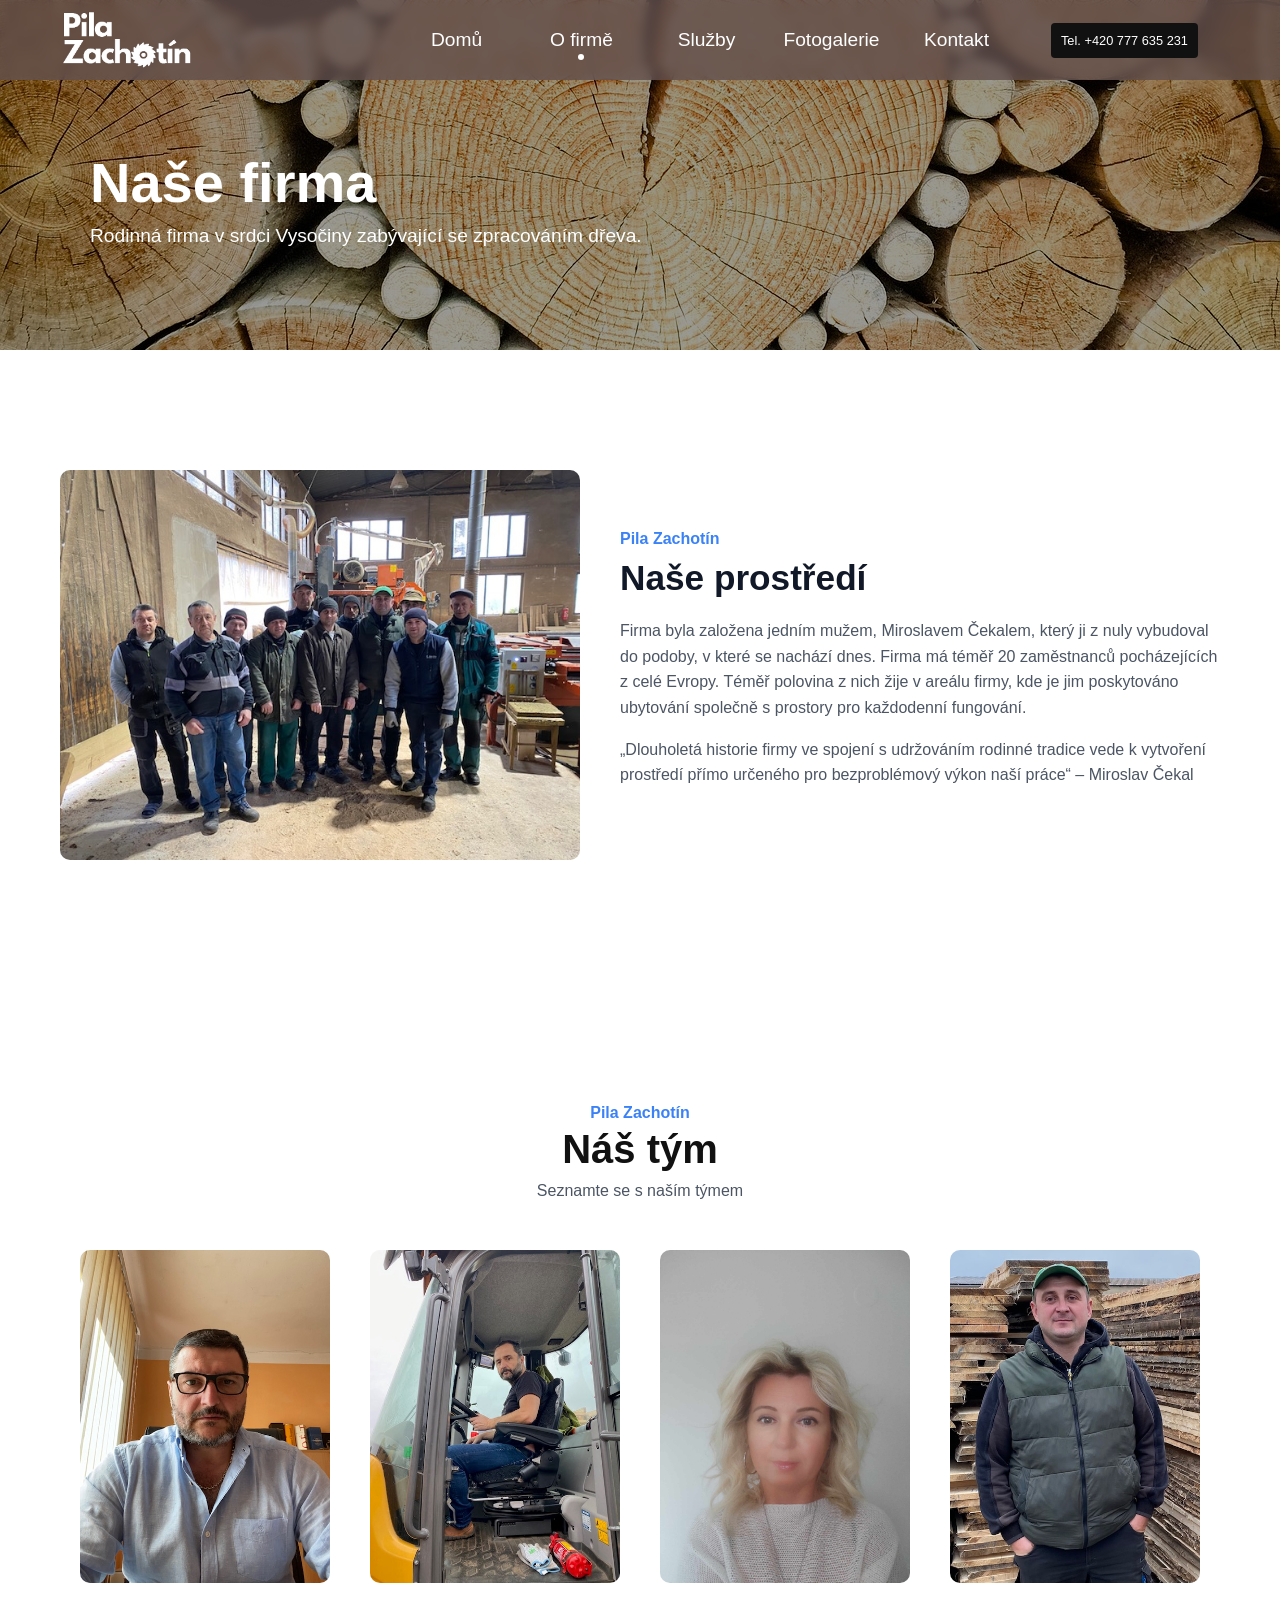
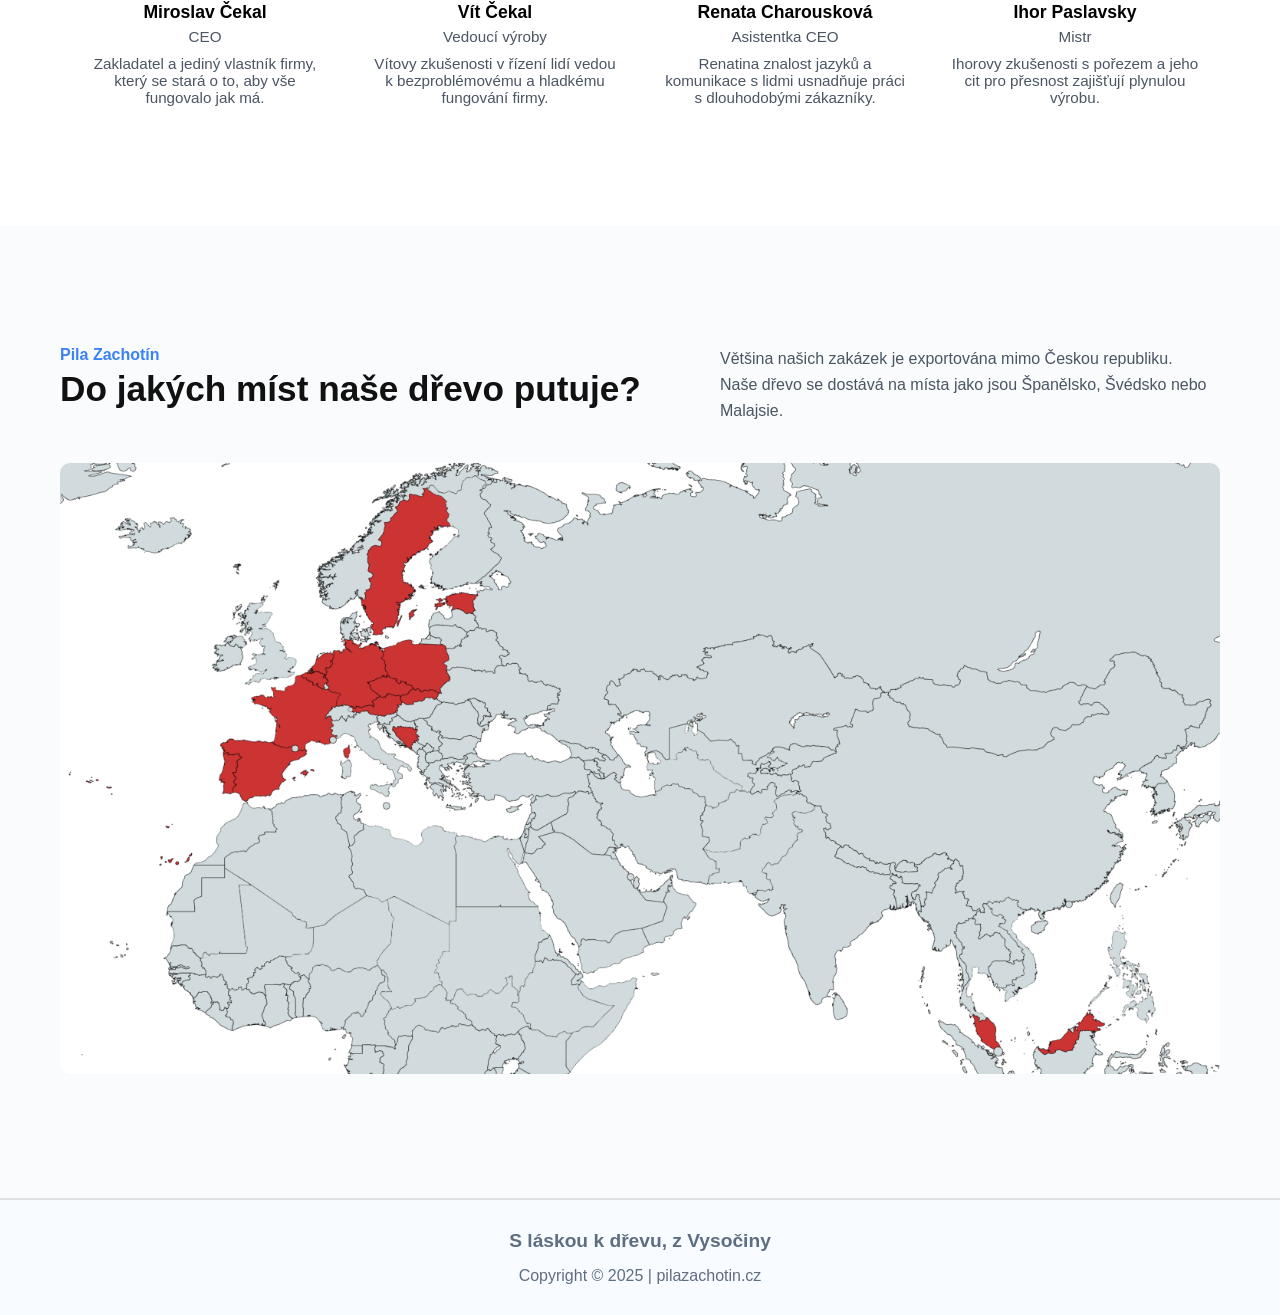
==== about.html @ 9cbdd348 "Add files via upload" ====
<!DOCTYPE html>
<html lang="cs">
<head>
    <meta charset="UTF-8">
    <meta name="viewport" content="width=device-width, initial-scale=1.0">
    <title>Pila Zachotin</title>
    <link rel="stylesheet" href="style.css" />
    <link rel="icon" href="images/saw-blade1.png" type="image/png">
</head>
<body>
    <header>
    <nav class="navbar">
        <div class="navbar__container">
            <img href="index.html" id="navbar__logo" src="images/logo.png"></img>
            <div class="navbar__toggle" id="mobile-menu">
                <span class="bar"></span>
                <span class="bar"></span>
                <span class="bar"></span>
                <span class="bar"></span>
            </div>
            <ul class="navbar__menu">
                <li class="navbar__item">
                    <a href="index.html" class="navbar__links" id="home-page">Domů</a>
                </li>
                <li class="navbar__item">
                    <a href="about.html" class="navbar__links active" id="about-page">O firmě</a>
                </li>
                <li class="navbar__item">
                    <a href="services.html" class="navbar__links" id="services-page">Služby</a>
                </li>
                <li class="navbar__item">
                    <a href="photogallery.html" class="navbar__links" id="photogallery-page">Fotogalerie</a>
                </li>
                <li class="navbar__item">
                    <a href="contact.html" class="navbar__links" id="contact-page">Kontakt</a>
                </li>
                <li class="navbar__btn">
                    <a href="tel:777-635-231" class="button" id="contact-page">Tel. +420 777 635 231</a>
                </li>
            </ul>
        </div>
    </nav>
    </header>
    <div class="hero2" id="home">
        <div class="hero2__container">
            <h1 class="hero2__heading">Naše firma</h1>
            <p class="hero2__description">Rodinná firma v srdci Vysočiny zabývající se zpracováním dřeva.</p>
        </div>
    </div>
    <section class="about">
        <div class="about__content">
            <div class="about__image">
                <img src="images/tym.jpg" alt="Tým Pila Zachotín">
            </div>
            <div class="about__text">
                <h4 class="about__subtitle">Pila Zachotín</h4>
                <h2 class="about__heading">Naše prostředí</h2>
                <p>
                    Firma byla založena jedním mužem, Miroslavem Čekalem, který ji z nuly vybudoval do podoby, v které se nachází dnes.
                    Firma má téměř 20 zaměstnanců pocházejících z celé Evropy. Téměř polovina z nich žije v areálu firmy, kde je jim
                    poskytováno ubytování společně s prostory pro každodenní fungování.
                </p>
                <p>
                    „Dlouholetá historie firmy ve spojení s udržováním rodinné tradice vede k vytvoření prostředí přímo určeného pro
                    bezproblémový výkon naší práce“ – Miroslav Čekal
                </p>
            </div>
        </div>
    </section>
    <section class="gallery">
        <div class="gallery__header">
            <h4 class="gallery__subtitle">Pila Zachotín</h4>
            <h2 class="gallery__title">Náš tým</h2>
            <p class="gallery__desc">Seznamte se s naším týmem</p>
        </div>
        <div class="gallery__content">
            <div class="gallery__member">
                <img src="images/miroslav.jpeg" alt="Miroslav Čekal">
                <h3>Miroslav Čekal</h3>
                <p class="role">CEO</p>
                <p>Zakladatel a jediný vlastník firmy, který se stará o to, aby vše fungovalo jak má.</p>
            </div>
            <div class="gallery__member">
                <img src="images/vita.jpg" alt="Vít Čekal">
                <h3>Vít Čekal</h3>
                <p class="role">Vedoucí výroby</p>
                <p>Vítovy zkušenosti v řízení lidí vedou k bezproblémovému a hladkému fungování firmy.</p>
            </div>
            <div class="gallery__member">
                <img src="images/renata.jpg" alt="Renata Charousková">
                <h3>Renata Charousková</h3>
                <p class="role">Asistentka CEO</p>
                <p>Renatina znalost jazyků a komunikace s lidmi usnadňuje práci s dlouhodobými zákazníky.</p>
            </div>
            <div class="gallery__member">
                <img src="images/ihor.jpeg" alt="Ihor Paslavsky">
                <h3>Ihor Paslavsky</h3>
                <p class="role">Mistr</p>
                <p>Ihorovy zkušenosti s pořezem a jeho cit pro přesnost zajišťují plynulou výrobu.</p>
            </div>
        </div>
    </section>
    <section class="export" id="export">
        <div class="export__header">
            <div class="export__text">
                <h4 class="export__subtitle">Pila Zachotín</h4>
                <h2 class="export__title">Do jakých míst naše dřevo putuje?</h2>
            </div>
            <p class="export__desc">
                Většina našich zakázek je exportována mimo Českou republiku.<br>
                Naše dřevo se dostává na místa jako jsou Španělsko, Švédsko nebo Malajsie.
            </p>
        </div>
        <div class="export__map">
            <img src="images/mapExport.png" alt="Mapa exportu dřeva">
        </div>
    </section>
    <footer class="footer">
        <div class="footer__container">
            <p class="footer__slogan">S láskou k dřevu, z Vysočiny</p>
            <p class="footer__copyright">
            Copyright &copy; 2025 | 
            <a href="https://pilazachotin.cz">pilazachotin.cz</a>
            </p>
        </div>
    </footer>
    <script src="app.js"></script>
</body>
</html>
---- style.css ----
/* Základní nastavení */
*{
    box-sizing: border-box;
    margin: 0;
    padding: 0;
    font-family: 'Kumbh Sans', sans-serif;
    scroll-behavior: smooth;
}
/* Navigace */
.navbar {
    background-color: rgba(99, 81, 78, 0.8); 
    height: 80px;
    display: flex;
    justify-content: center;
    align-items: center;
    font-size: 1.2rem;
    position: fixed; 
    top: 0;
    left: 0;
    right: 0;
    z-index: 999;
    backdrop-filter: blur(5px);
}
.navbar__container {
    display: flex;
    justify-content: space-between;
    height: 80px;
    z-index: 1;
    width: 100%;
    max-width: 1300px;
    margin: 0 auto;
    padding: 0 50px;
}
#navbar__logo {
    padding: 10px 0;
    display: flex;
    align-items: center;
    cursor: pointer;
}
.navbar__menu {
    display: flex;
    align-items: center;
    list-style: none;
}
.navbar__item {
    height: 80px;
}
.navbar__links {
    color: #fff;
    display: flex;
    position: relative;
    align-items: center;
    justify-content: center;
    width: 125px;
    text-decoration: none;
    height: 100%;
    transition: all 0.3s ease;
}
.navbar__links.active::after {
    content: '';
    position: absolute;
    bottom: 20px; 
    left: 50%;
    transform: translateX(-50%);
    height: 6px;
    width: 6px;
    background-color: #ffffff; 
    border-radius: 50%;
}
.navbar__btn {
    display: flex;
    justify-content: center;
    align-items: center;
    padding: 0 2rem;
    width: 100%;
}
.button {
    display: flex;
    justify-content: center;
    align-items: center;
    text-decoration: none;
    padding: 10px 10px;
    height: 100%;
    width: 100%;
    font-size: 0.8rem;
    border: none;
    outline: none;
    border-radius: 4px;
    background: #111;
    color: #fff;
}
.navbar__links:hover {
    color: #111;
    transition: all 0.3s ease;
}
.navbar__links.active:hover::after {
    background-color: #111;
    transition: all 0.3s ease;
}

/* Hero sekce */
.hero {
    background-image: linear-gradient(rgba(0,0,0,0.1), rgba(0,0,0,0.1)), url(images/wooden-hearth.jpg);
    background-position: center;
    background-size: cover;
    position: relative;
    padding: 250px 0 200px 0;
    margin-top: 0; 
}
.hero__container {
    display: flex;
    flex-direction: column;
    justify-content: center;
    align-items: center;
    max-width: 1200px;
    margin: 0 auto;
    height: 90%;
    text-align: center;
    position: relative;
    padding: 30px;
}
.hero__heading {
    font-size: 100px;
    margin-bottom: 24px;
    color: #fff;
}
.hero__btns {
    display: flex;
    justify-content: center;
    gap: 40px; 
    margin-top: 30px;
    flex-wrap: wrap; 
}
.hero__btn {
    background-color: rgba(99, 81, 78, 0.8); 
    color: #ffffff;
    text-decoration: none;
    padding: 12px 20px;
    margin-top: 50px;
    font-size: 1.5rem;
    border-radius: 3px;
    transition: all 0.3s ease;
}
.hero__btn:hover {
    background-color: rgba(0, 0, 0, 0.9);
    transform: translateY(-3px);
}

/* Hero 2 sekce */
.hero2 {
    background-image: linear-gradient(rgba(0,0,0,0.4), rgba(0,0,0,0.4)), url(images/wooden-hearth.jpg);
    background-position: center;
    background-size: cover;
    background-blend-mode: darken;
    position: relative;
    padding: 150px 0 200px 0;
    margin-top: 0;
    height: 150px;
}
.hero2__container {
    max-width: 1200px;
    margin: 0 auto;
    padding: 0 50px;
    color: white;
    text-align: left;
}
.hero2__heading {
    font-size: 3.5rem;
    font-weight: bold;
    margin-bottom: 10px;
}
.hero2__description {
    font-size: 1.2rem;
    max-width: 600px;
}

/* Fakta sekce - icony*/
.facts__container {
    display: flex;
    justify-content: space-around;
    align-items: center;
    flex-wrap: wrap; 
    padding: 30px;
    gap: 20px; 
    text-align: center;
    background-color: #fff; 
}
.fact {
    display: flex;
    align-items: center;
    justify-content: center;
    gap: 15px;
}
.fact img {
    width: 50px;
    height: 50px;
    object-fit: contain;
}
.fact__text {
    display: flex;
    flex-direction: column; 
    align-items: center;
}
.fact__highlight {
    color: #3b82f6;
    font-weight: bold;
    font-size: 1.1em;
    margin-bottom: 5px;
}

/* Video sekce */
.video {
    padding: 40px 0;
    background-color: #ffffff;
    text-align: center;
    border-top: 2px solid #e0e0e0;    
    border-bottom: 2px solid #e0e0e0; 
    margin: 0 auto;
}
.video__title {
    font-size: 2rem;
    color: #333;
    margin-bottom: 25px;
    text-align: center
;
}
.video__container {
    position: relative;
    width: 80%;
    max-width: 800px;
    margin: 0 auto;
    padding-bottom: 56.25%; 
    height: 0;
}
.video__container iframe {
    position: absolute;
    top: 0;
    left: 0;
    width: 100%;
    height: 100%;
}

/* Patička */
.footer {
    background-color: #f8fbff; 
    color: #5e6e82;            
    text-align: center;
    padding: 30px 15px;
    border-top: 2px solid #e0e0e0;
}
.footer__container {
    max-width: 1200px;
    margin: 0 auto;
}
.footer__slogan {
    font-size: 1.2rem;
    font-weight: bold;
    margin-bottom: 15px;
}
.footer a {
    color: inherit; 
    text-decoration: none;
    transition: color 0.3s ease;
}
.footer a:hover {
    color: #111; 
}

/* O nás sekce */
.about {
    padding: 120px 60px;
    background-color: #fff;
}
.about__content {
    display: flex;
    align-items: center;
    justify-content: center;
    flex-direction: row;
    max-width: 1200px;
    margin: 0 auto;
    flex-wrap: nowrap;
    gap: 40px;
}
.about__image img {
    width: 100%;
    height: auto;
    border-radius: 10px;
    object-fit: cover;
    flex: 0 0 400px;
}
.about__text {
    max-width: 600px;
    color: #4b5563; 
}
.about__subtitle {
    color: #3b82f6;
    font-size: 1rem;
    font-weight: 600;
    margin-bottom: 10px;
}
.about__heading {
    font-size: 2.2rem;
    font-weight: bold;
    color: #111827;
    margin-bottom: 20px;
}
.about__text p {
    font-size: 1rem;
    line-height: 1.6;
    margin-bottom: 16px;
}

/* Galerie */
.gallery {
    padding: 120px 60px;
    background-color: #fff;
    text-align: center;
}
.gallery__header {
    margin-bottom: 50px;
}
.gallery__subtitle {
    color: #3b82f6;
    font-weight: 600;
    font-size: 1rem;
    margin-bottom: 5px;
}
.gallery__title {
    font-size: 2.5rem;
    font-weight: 700;
    color: #111;
    margin-bottom: 10px;
}
.gallery__desc {
    color: #4b5563; 
    font-size: 1rem;
}
.gallery__content {
    display: flex;
    justify-content: center;
    align-items: center;
    gap: 40px;
    flex-wrap: wrap;
    margin-top: 40px;
}
.gallery__member {
    width: 250px;
    max-width: 100%;
    text-align: center;
}
.gallery__member img {
    width: 100%;
    border-radius: 10px;
    margin-bottom: 15px;
}
.gallery__member h3 {
    font-size: 1.1rem;
    font-weight: 700;
    margin-bottom: 5px;
}
.gallery__member .role {
    font-weight: 500;
    color: #4b5563;
    margin-bottom: 10px;
}
.gallery__member p {
    font-size: 0.95rem;
    color: #4b5563;
}

/* Export sekce */
.export {
    background-color: #f9fbfd;
    padding: 120px 60px;
}
.export__header {
    display: flex;
    justify-content: space-between;
    align-items: flex-start;
    max-width: 1200px;
    margin: 0 auto 40px auto;
    flex-wrap: wrap;
    gap: 30px;
}
.export__text {
    flex: 1;
}
.export__subtitle {
    color: #3b82f6;
    font-weight: 600;
    font-size: 1rem;
    margin-bottom: 5px;
}
.export__title {
    font-size: 2.2rem;
    font-weight: bold;
    color: #111;
}
.export__desc {
    flex: 1;
    font-size: 1rem;
    color: #4b5563;
    line-height: 1.6;
    max-width: 500px;
}
.export__map {
    max-width: 1200px;
    margin: 0 auto;
}
.export__map img {
    width: 100%;
    height: auto;
    border-radius: 10px;
}

/* Sekce kontakt */
.contact {
    padding: 120px 60px;
    background-color: #fff;
}
.contact__container {
    display: flex;
    justify-content: space-between;
    align-items: flex-start;
    max-width: 1200px;
    margin: 0 auto;
    gap: 40px;
    flex-wrap: wrap;
}
.contact__info {
    flex: 1;
    min-width: 300px;
    font-size: 1rem;
    color: #111;
}
.contact__info h2 {
    font-size: 2rem;
    font-weight: bold;
    margin-bottom: 20px;
}
.contact__info p {
    margin-bottom: 15px;
    color: #4b5563;
}
.contact__info a {
    color: #3b82f6;
    text-decoration: none;
}
.contact__info a:hover {
    text-decoration: underline;
}
.contact__map {
    flex: 1;
    min-width: 300px;
    height: 350px;
}

/* Sekce služby */
.services {
    max-width: 1200px;
    padding: 120px 60px;
    margin: 0 auto;
    text-align: center;
}
.services__container {
    max-width: 760px;
    margin: 0 auto;
    padding: 0 20px;
}
.services h2 {
    font-size: 2.5rem;
    color: #111827;
    margin-bottom: 16px;
    margin-top: 8px;
}
.services p {
    font-size: 1rem;
    color: #4b5563;
    margin-bottom: 40px;
    max-width: 700px;
    margin-left: auto;
    margin-right: auto;
}
#serviceList {
    background-color: #ffffff;
    padding: 30px;
    border-radius: 12px;
    border: 1px solid #e5e7eb;
    box-shadow: 0 4px 12px rgba(0, 0, 0, 0.06);
    margin-bottom: 60px;
    display: flex;
    flex-wrap: wrap;
    justify-content: center;
    gap: 20px;
    list-style: none;
}
#serviceList li {
    background-color: #f9fafb;
    border: 1px solid #d1d5db;
    border-radius: 10px;
    padding: 14px 22px;
    cursor: pointer;
    transition: background-color 0.3s ease, transform 0.2s ease, box-shadow 0.2s ease;
    font-weight: 500;
    color: #1f2937;
    box-shadow: 0 2px 4px rgba(0, 0, 0, 0.03);
}
#serviceList li:hover {
    background-color: #f3f4f6;
    transform: translateY(-3px);
    box-shadow: 0 6px 12px rgba(0, 0, 0, 0.05);
}
.service__detail {
    background-color: #ffffff;
    padding: 40px 30px;
    border-radius: 12px;
    max-width: 760px;
    margin: 0 auto;
    text-align: left;
    border: 1px solid #e5e7eb;
    box-shadow: 0 4px 12px rgba(0, 0, 0, 0.06);
}
.service__detail::before {
    content: "🛠️ Podrobnosti služby";
    display: block;
    font-weight: 600;
    font-size: 1rem;
    color: #6b7280;
    margin-bottom: 20px;
}
#serviceTitle {
    font-size: 2rem;
    margin-bottom: 10px;
    color: #111;
}
#serviceDescription {
    font-size: 1rem;
    color: #4b5563;
    margin-bottom: 25px;
}
.calculator label {
    display: block;
    margin-top: 15px;
    font-weight: 500;
    color: #111;
}
.calculator input,
.calculator select {
    width: 100%;
    padding: 10px;
    border: 1px solid #d1d5db;
    border-radius: 6px;
    margin-top: 5px;
    font-family: inherit;
}
.calculator p {
    margin-top: 15px;
    font-weight: 500;
    color: #111;
}

/* Responsivita */
@media screen and (max-width: 1110px) {
    /* Mobilní navigace */
    .navbar__container {
        display: flex;
        justify-content: space-between;
        height: 80px;
        z-index: 1;
        width: 100%;
        max-width: 1300px;
        padding: 0;
    }
    .navbar__menu {
        display: grid;
        grid-template-columns: auto;
        margin: 0;
        width: 100%;
        position: absolute;
        top: -1000px;
        opacity: 1;
        transition: all 0.5s ease;
        z-index: -1;
    }
    .navbar__menu.active {
        background-image: linear-gradient(rgba(0,0,0,0.3), rgba(0,0,0,0.3)), url(images/wooden-hearth.jpg);
        background-position: center;
        background-size: cover;
        background-blend-mode: darken;
        top: 100%;
        opacity: 1;
        transition: all 0.5s ease;
        z-index: 99;
        height: 60vh;
        font-size: 1.6rem;
    }
    #navbar__logo {
        padding-left: 25px;
    }
    .navbar__toggle .bar {
        width: 25px;
        height: 3px;
        margin: 5px auto;
        transition: all 0.3s ease-in-out;
        background: #fff;
    }
    .navbar__item {
        width: 100%;
        height: 6vh;
    }
    .navbar__links {
        text-align: center;
        padding: 2rem;
        width: 100%;
        display: table;
    }
    .navbar__links.active::after {
        bottom: 20px;
        height: 5px;
        width: 5px;
    }
    .navbar__btn {
        padding-bottom: 2rem;
    }
    .button {
        display: flex;
        justify-content: center;
        align-items: center;
        width: 40vh;
        height: 8vh;
        margin-top: 20px;
        font-size: 1.6rem;
    }
    #mobile-menu {
        position: absolute;
        top: 20%;
        right: 5%;
        transform: translate(5%, 20%);
    }
    .navbar__toggle .bar {
        display: block;
        cursor: pointer;
    }
}

@media screen and (max-width: 768px) {
    /* Hero mobil */
    .hero__heading {
    font-size: 60px;
    }
    .hero__description {
    font-size: 40px;
    }
    .hero__btns {
        flex-direction: column;
        gap: 15px;
    }
    .hero__btn {
        width: 80%;
        margin: 0 auto;
    }

    /* Hero2 mobil */
    .hero__heading {
        font-size: 2.5rem;
    }
    .hero__description {
        font-size: 1rem;
    }
    .hero--about {
        padding: 150px 0;
    }

    /* Fakta mobil */
    .facts__container {
        flex-direction: column;
        gap: 25px;
    }
    .fact {
        flex-direction: column;
    }

    /* Video mobil */
    .video {
        padding: 25px 0;
    }
    .video__title {
        font-size: 1.5rem;
        margin-bottom: 15px;
    }
    .video__container {
        width: 95%;
    }

    /* Patička mobil */
    .footer-slogan {
        font-size: 1rem;
    }
    .footer {
        padding: 20px 10px;
    }

    /* Galerie mobil */
    .gallery__team {
        flex-direction: column;
        align-items: center;
    }
    .gallery__member {
        width: 70%;
    }
    .gallery__title {
        font-size: 2rem;
    }

    /* Export mobil */
    .export__header {
        flex-direction: column;
        text-align: center;
        align-items: center;
    }
    .export__desc {
        max-width: 100%;
    }
    .export__title {
        font-size: 1.8rem;
    }

    /* Kontakt mobil */
    .contact__container {
        flex-direction: column;
        align-items: center;
    }
    .contact__map {
        width: 100%;
        margin-top: 20px;
    }

    /* Služby mobil */
    .services {
        padding: 80px 30px;
    }
    #serviceList {
        padding: 20px;
    }
    .service__detail {
        padding: 30px 20px;
    }
    #serviceTitle,
    #serviceDescription,
    .calculator label {
        text-align: center;
    }
    .calculator input,
    .calculator select {
        text-align: center;
    }
}

/* O nás mobil */
@media (max-width: 1150px) {
    .about__content {
        flex-direction: column;
        text-align: center;
    }
    .about__text {
        padding: 0 10px;
    }
    .about__heading {
        font-size: 1.8rem;
    }
}
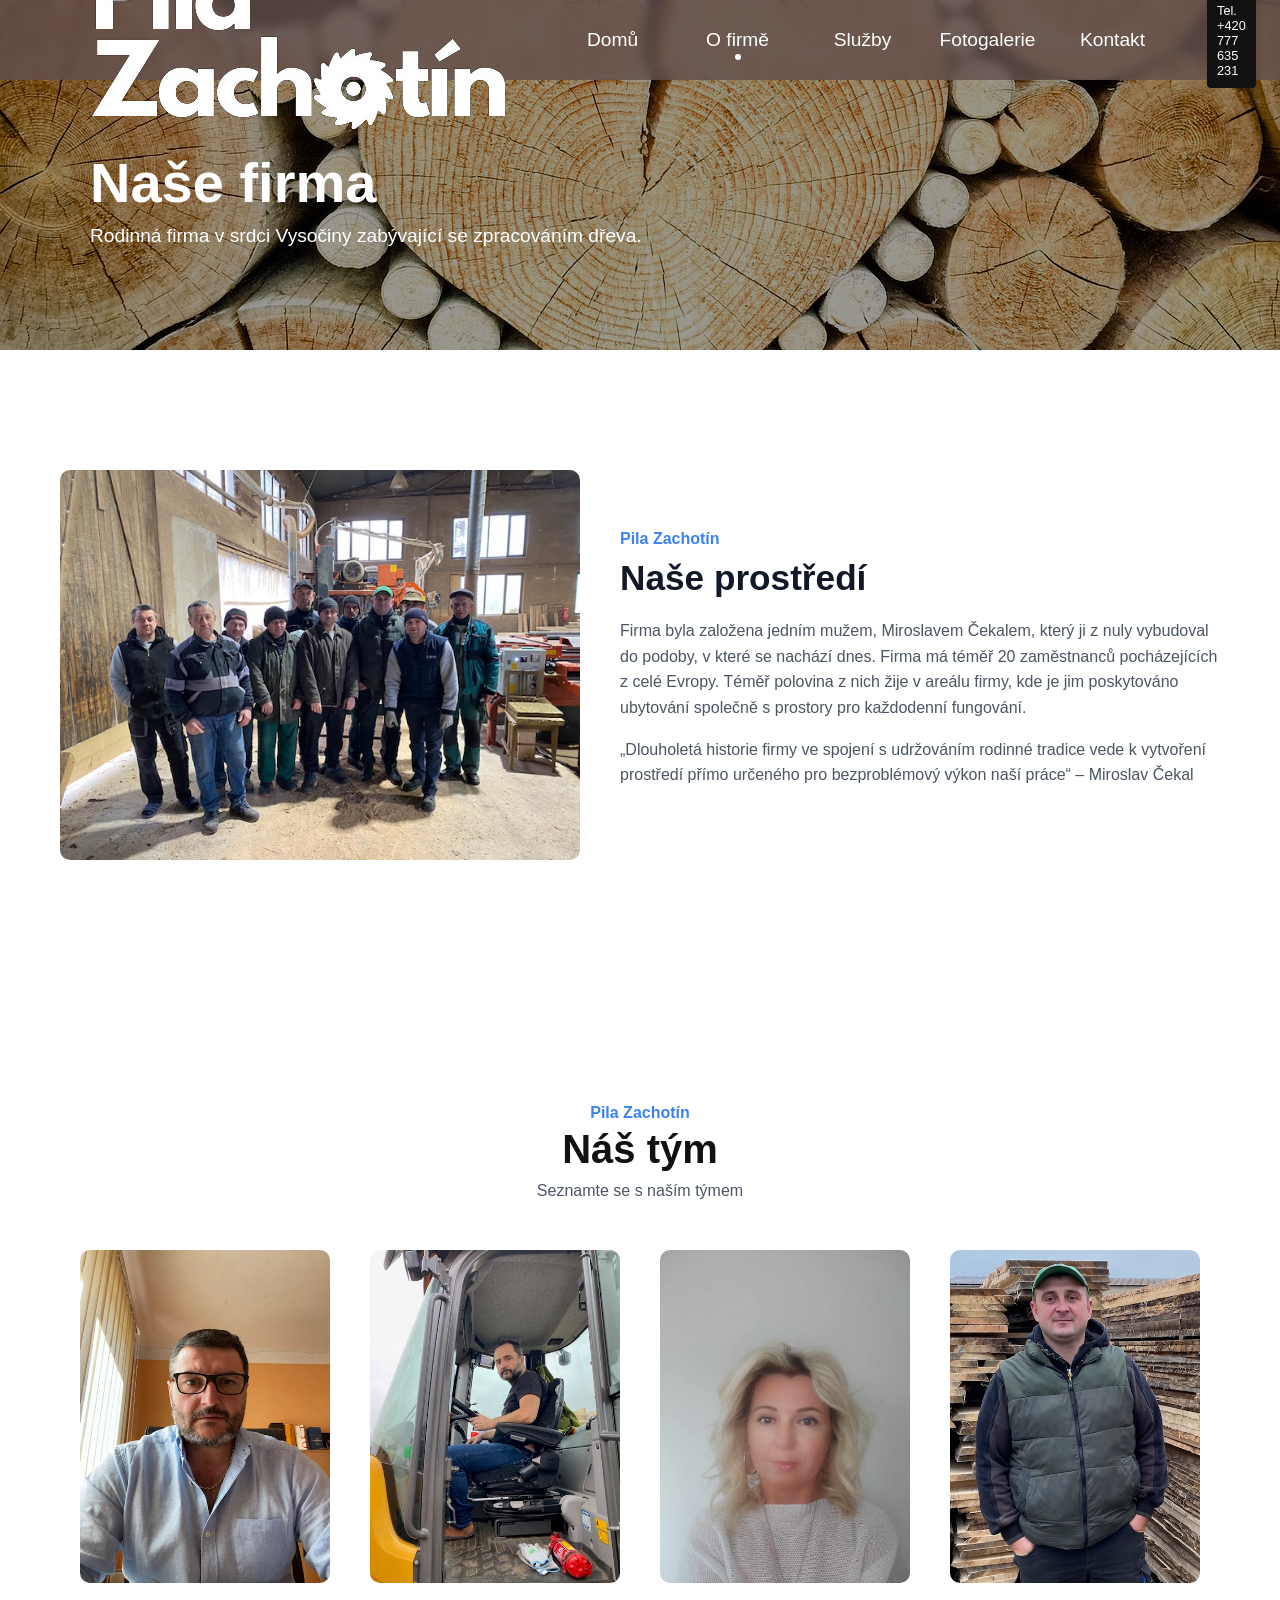
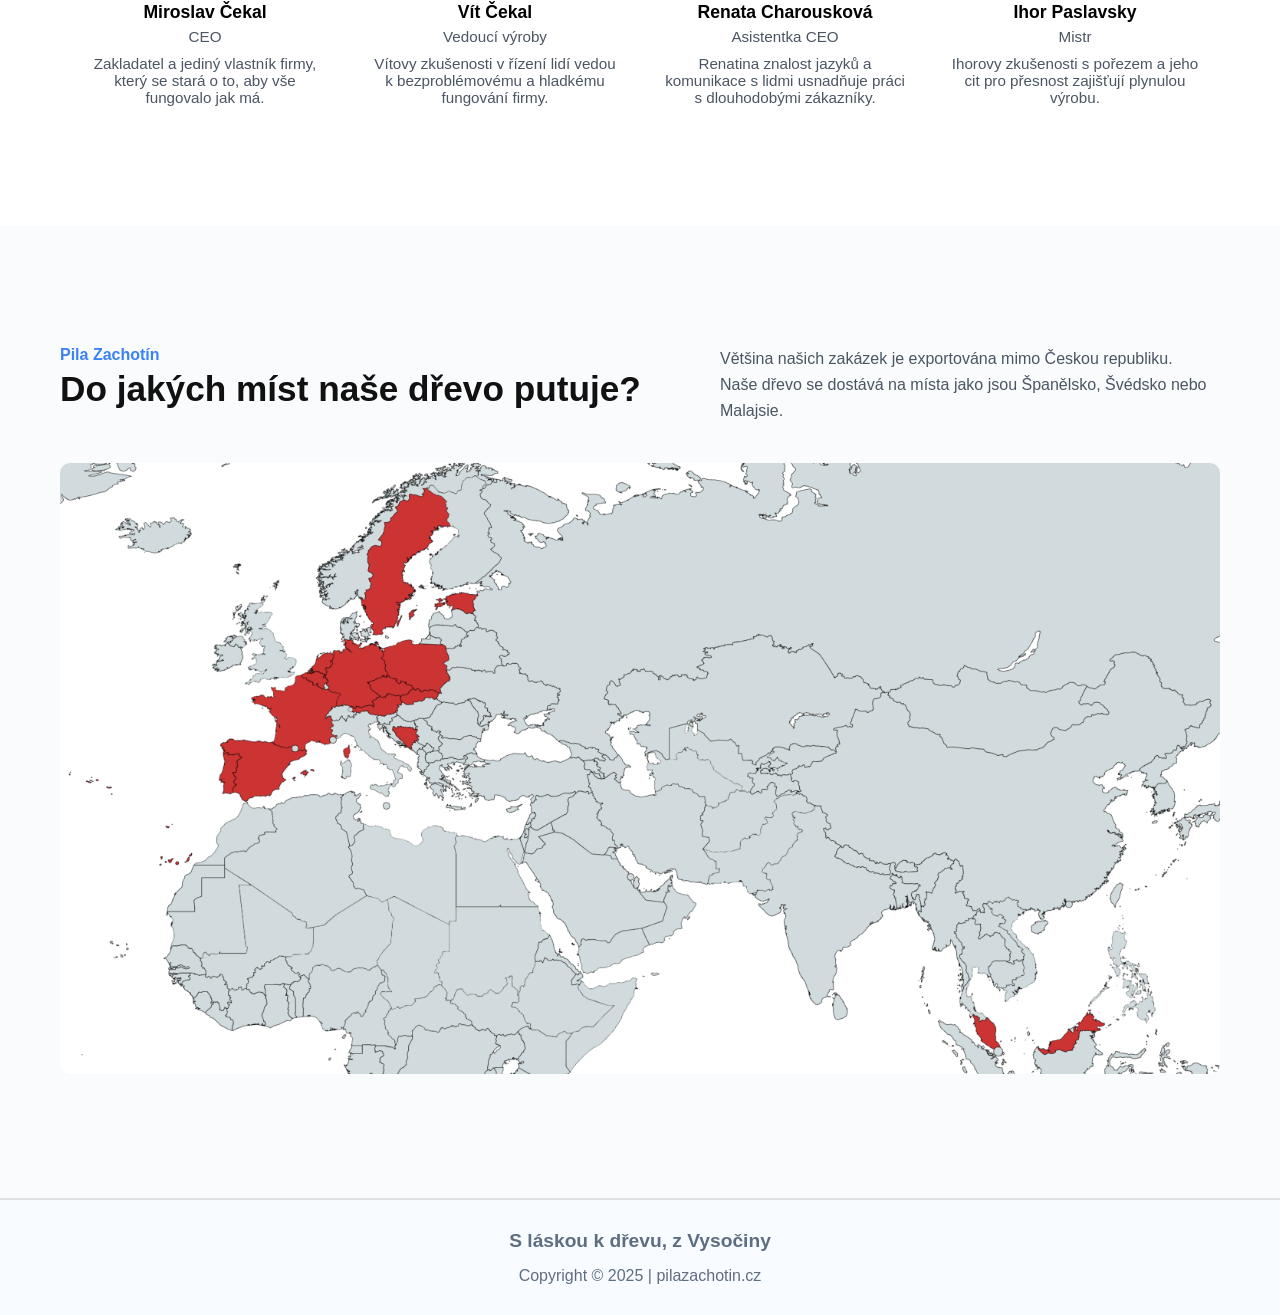
==== commit 3d471151: "Add files via upload" ====
--- a/about.html
+++ b/about.html
@@ -3,7 +3,7 @@
 <head>
     <meta charset="UTF-8">
     <meta name="viewport" content="width=device-width, initial-scale=1.0">
-    <title>Pila Zachotin</title>
+    <title>Pila Zachotín - O firmě</title>
     <link rel="stylesheet" href="style.css" />
     <link rel="icon" href="images/saw-blade1.png" type="image/png">
 </head>
@@ -11,7 +11,9 @@
     <header>
     <nav class="navbar">
         <div class="navbar__container">
-            <img href="index.html" id="navbar__logo" src="images/logo.png"></img>
+            <a href="" id="navbar__logo" >
+                <img src="images/logo.png" alt="Pila Zachotín">
+            </a>
             <div class="navbar__toggle" id="mobile-menu">
                 <span class="bar"></span>
                 <span class="bar"></span>
@@ -20,22 +22,22 @@
             </div>
             <ul class="navbar__menu">
                 <li class="navbar__item">
-                    <a href="index.html" class="navbar__links" id="home-page">Domů</a>
+                    <a href="index.html" class="navbar__links" >Domů</a>
                 </li>
                 <li class="navbar__item">
-                    <a href="about.html" class="navbar__links active" id="about-page">O firmě</a>
+                    <a href="about.html" class="navbar__links active" >O firmě</a>
                 </li>
                 <li class="navbar__item">
-                    <a href="services.html" class="navbar__links" id="services-page">Služby</a>
+                    <a href="services.html" class="navbar__links" >Služby</a>
                 </li>
                 <li class="navbar__item">
-                    <a href="photogallery.html" class="navbar__links" id="photogallery-page">Fotogalerie</a>
+                    <a href="photogallery.html" class="navbar__links" >Fotogalerie</a>
                 </li>
                 <li class="navbar__item">
-                    <a href="contact.html" class="navbar__links" id="contact-page">Kontakt</a>
+                    <a href="contact.html" class="navbar__links" >Kontakt</a>
                 </li>
                 <li class="navbar__btn">
-                    <a href="tel:777-635-231" class="button" id="contact-page">Tel. +420 777 635 231</a>
+                    <a href="tel:777-635-231" class="button" >Tel. +420 777 635 231</a>
                 </li>
             </ul>
         </div>
--- a/style.css
+++ b/style.css
@@ -482,33 +482,34 @@
     margin-right: auto;
 }
 #serviceList {
+    display: grid;
+    grid-template-columns: repeat(auto-fit, minmax(220px, 1fr));
+    gap: 20px;
+    padding: 30px;
     background-color: #ffffff;
-    padding: 30px;
+    border: 1px solid #e5e7eb;
     border-radius: 12px;
-    border: 1px solid #e5e7eb;
-    box-shadow: 0 4px 12px rgba(0, 0, 0, 0.06);
-    margin-bottom: 60px;
-    display: flex;
-    flex-wrap: wrap;
-    justify-content: center;
-    gap: 20px;
+    box-shadow: 0 4px 16px rgba(0, 0, 0, 0.05);
+    margin-bottom: 40px;
     list-style: none;
 }
 #serviceList li {
-    background-color: #f9fafb;
+    background: #f9fafb;
+    padding: 18px 20px;
     border: 1px solid #d1d5db;
     border-radius: 10px;
-    padding: 14px 22px;
+    font-weight: 600;
+    font-size: 1rem;
+    color: #1f2937;
+    text-align: center;
+    transition: all 0.25s ease;
+    box-shadow: 0 2px 5px rgba(0, 0, 0, 0.03);
     cursor: pointer;
-    transition: background-color 0.3s ease, transform 0.2s ease, box-shadow 0.2s ease;
-    font-weight: 500;
-    color: #1f2937;
-    box-shadow: 0 2px 4px rgba(0, 0, 0, 0.03);
 }
 #serviceList li:hover {
-    background-color: #f3f4f6;
-    transform: translateY(-3px);
-    box-shadow: 0 6px 12px rgba(0, 0, 0, 0.05);
+    background-color: #eef2f7;
+    transform: translateY(-2px);
+    box-shadow: 0 6px 14px rgba(0, 0, 0, 0.06);
 }
 .service__detail {
     background-color: #ffffff;
@@ -741,6 +742,11 @@
     }
     #serviceList {
         padding: 20px;
+        gap: 15px;
+    }
+    #serviceList li {
+        font-size: 0.95rem;
+        padding: 14px 16px;
     }
     .service__detail {
         padding: 30px 20px;
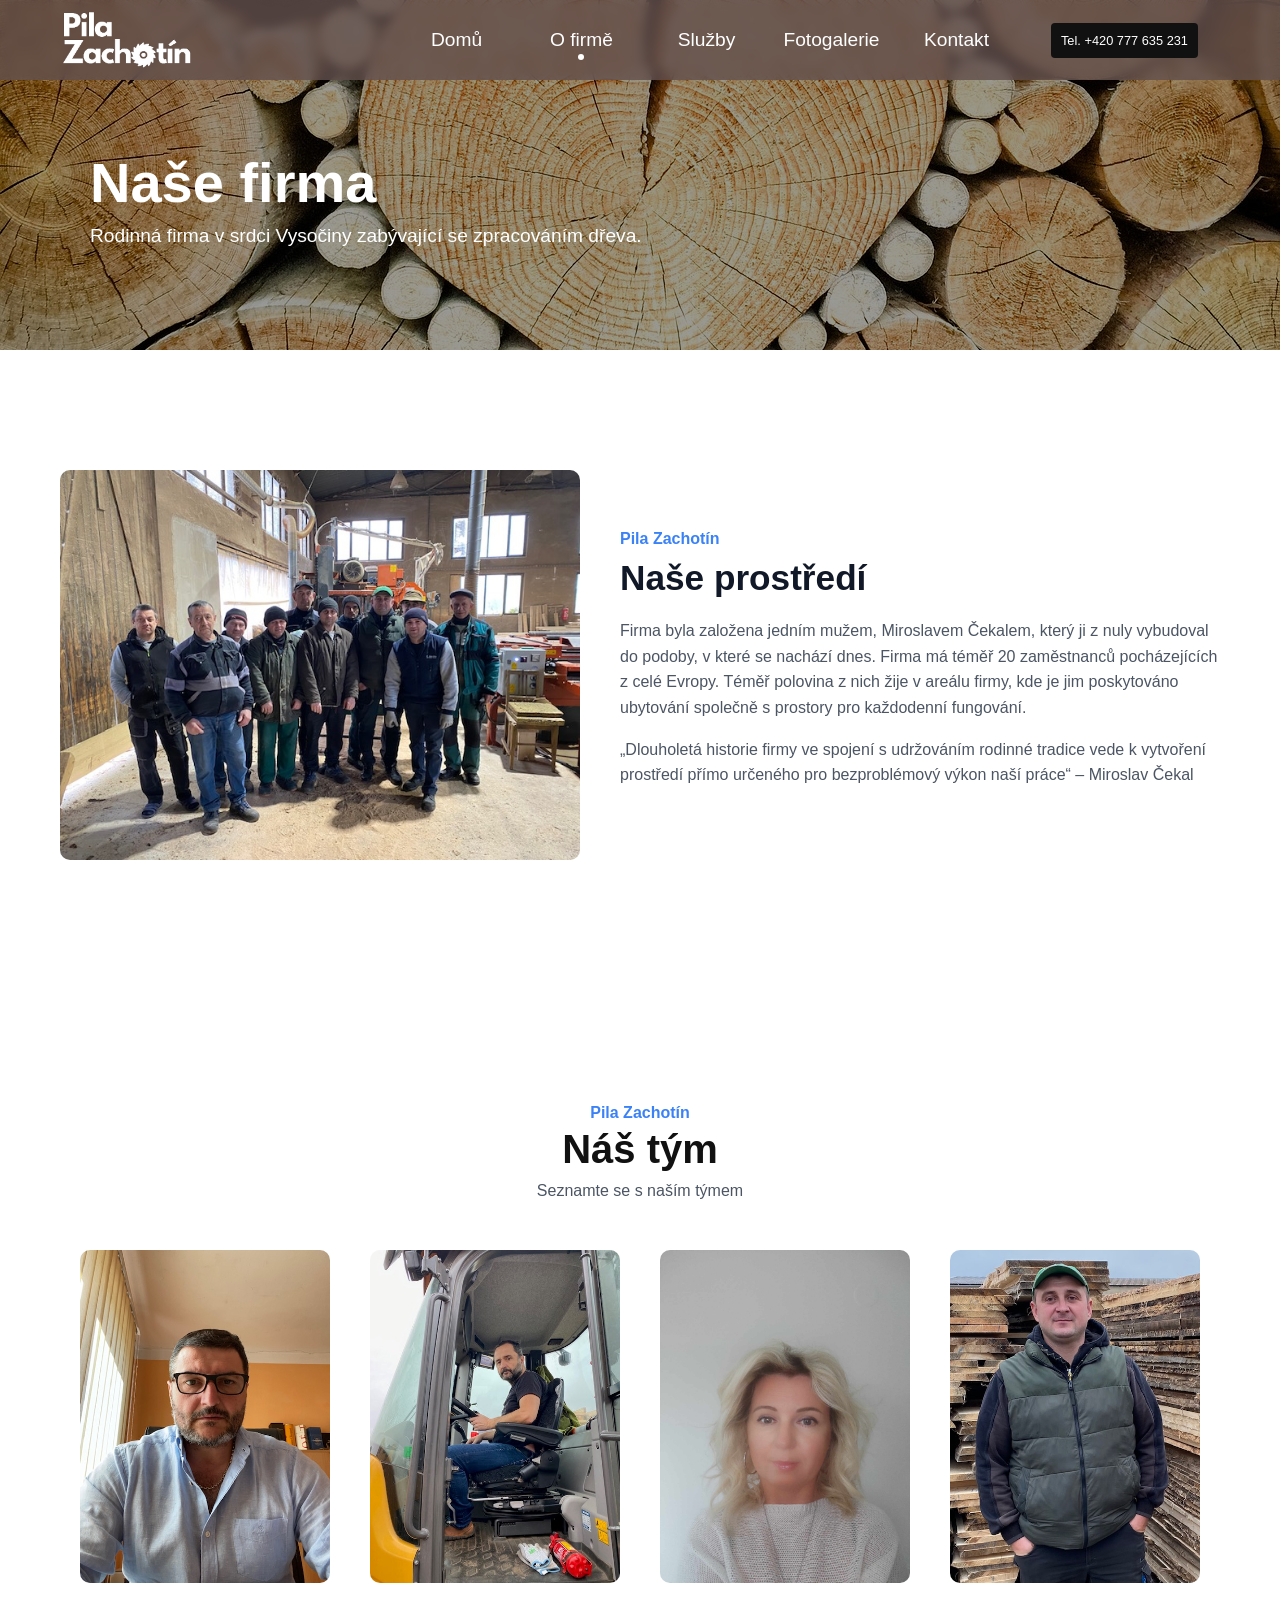
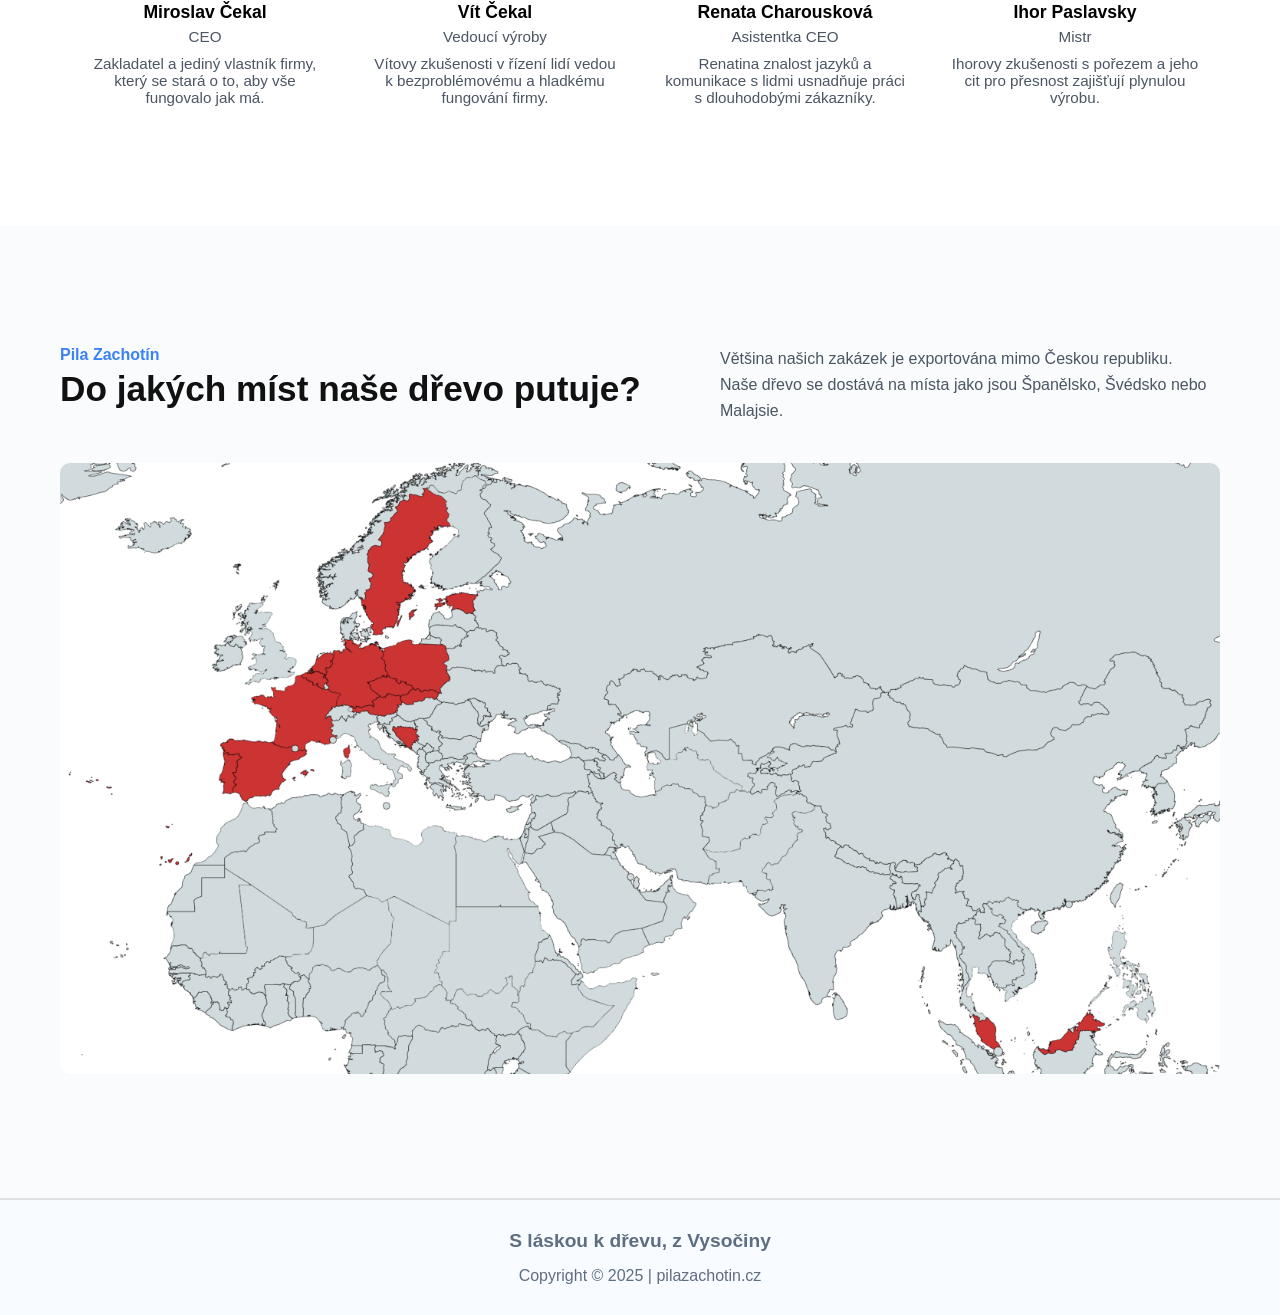
==== commit ee2afc59: "Add files via upload" ====
--- a/about.html
+++ b/about.html
@@ -3,6 +3,7 @@
 <head>
     <meta charset="UTF-8">
     <meta name="viewport" content="width=device-width, initial-scale=1.0">
+    <meta name="description" content="Informace o firmě a její historii.">
     <title>Pila Zachotín - O firmě</title>
     <link rel="stylesheet" href="style.css" />
     <link rel="icon" href="images/saw-blade1.png" type="image/png">
--- a/style.css
+++ b/style.css
@@ -35,7 +35,12 @@
     padding: 10px 0;
     display: flex;
     align-items: center;
-    cursor: pointer;
+}
+#navbar__logo img {
+    max-height: 60px;
+    height: auto;
+    width: auto;
+    display: block;
 }
 .navbar__menu {
     display: flex;
